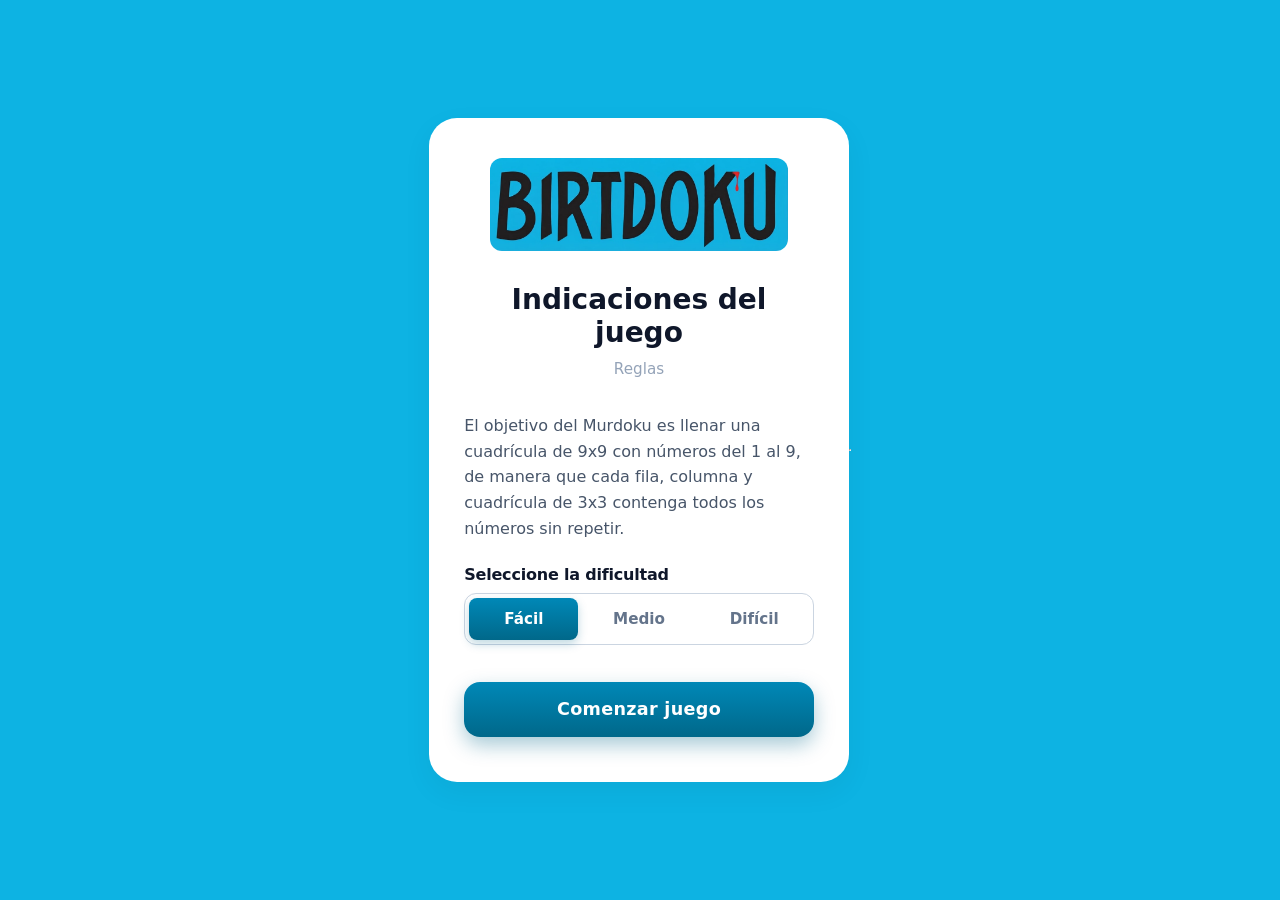
==== docs/bienvenida.html @ 4a98db7d "2.Commit. Incio sesion:OK //Bienvenida:Visualmente ok// Juego: Visual Basico sin definir el juego //" ====
<!DOCTYPE html>

<html lang="es">

    <head>


        <!-- -------------CONFIGURACION CABECERA--------------->
        <meta charset="utf-8">
        

        <!-- -------------EJECUTAR JAVASCRIPT------------------>
        <!--metiendo la etiqueta script en el head, el navegador ejecuta el script antes de cargar el body--> 
        
        <!-- Importante cargar primero el script de JQuery-->
        <script type="text/javascript" src="js/jquery_4.0.0.js"></script>
        <script type="module" src="js/scriptQuery_bienvenida.js"></script>
		


        <!-- ------------- TITULO DE LA PAGINA -------------->
        <title>Murdoku - Bienvenida</title>
		
		<!--//AÑADIDOS ESTILOS DE CSS -->
		<link rel="stylesheet" href="./css/style.css">


    </head>

    <body>
        <main class="login-card">
                <!-- Contenedor del Logo superior -->
                <div class="logo-container">
                    <img src="img/logo.jpg" alt="Logo BIRTdoku">
                </div>

                <h1>Indicaciones del juego</h1>
                <p class="subtitle">Reglas</p>
                <p>El objetivo del Murdoku es llenar una cuadrícula de 9x9 con números del 1 al 9, de manera que cada fila, columna y cuadrícula de 3x3 contenga todos los números sin repetir.</p>

            <div class="difficulty-group">
                <label class="difficulty-label">Seleccione la dificultad</label>
                <div class="difficulty-selector">
                    <button type="button" class="diff-btn active" data-url="juego-facil.html">Fácil</button>
                    <button type="button" class="diff-btn" data-url="juego-medio.html">Medio</button>
                    <button type="button" class="diff-btn" data-url="juego-dificil.html">Difícil</button>
                </div>
            </div>

            <button type="button" id="btn-comenzar" class="btn">Comenzar juego</button>

        </main>
 

    

        <hr>
    </body>

</html>
---- docs/css/style.css ----
* {
    margin: 0;
    padding: 0;
    box-sizing: border-box;
    font-family: 'Segoe UI', system-ui, -apple-system, BlinkMacSystemFont, Roboto, sans-serif;
}

body {
    background-color: #0DB3E3;
    color: #1e293b;
    display: flex;
    justify-content: center;
    align-items: center;
    min-height: 100vh;
    padding: 1.5rem;
}

p {
    line-height: 1.6;
    color: #475569;
    margin-bottom: 1.5rem;

}
/* Tarjeta principal */
.login-card {
    background: #ffffff;
    padding: 2.5rem 2.2rem 2.8rem 2.2rem;
    border-radius: 28px;
    box-shadow: 0 10px 30px rgba(0, 0, 0, 0.05);
    width: 100%;
    max-width: 420px;
    display: flex;
    flex-direction: column;
    align-items: center;
}

/* Imagen de cabecera / logo */
.logo-container {
    width: 100%;
    display: flex;
    justify-content: center;
    margin-bottom: 2rem;
}

.logo-container img {
    max-width: 85%;
    height: auto;
    border-radius: 12px;
}

/* Encabezados y textos */
.login-card h1 {
    font-size: 1.75rem;
    font-weight: 800;
    color: #0f172a;
    margin-bottom: 0.5rem;
    text-align: center;
}

.subtitle {
    font-size: 0.95rem;
    color: #94a3b8;
    margin-bottom: 2rem;
    text-align: center;
}

/* Formulario e inputs */
form {
    width: 100%;
}

.form-group {
    margin-bottom: 1.4rem;
    text-align: left;
}

label {
    display: block;
    margin-bottom: 0.55rem;
    font-weight: 700;
    font-size: 0.95rem;
    color: #1e293b;
}

input[type="text"],
input[type="password"] {
    width: 100%;
    padding: 0.85rem 1rem;
    border: 1.5px solid #cbd5e1;
    border-radius: 12px;
    font-size: 1rem;
    color: #334155;
    outline: none;
    transition: border-color 0.2s, box-shadow 0.2s;
}

input[type="text"]::placeholder,
input[type="password"]::placeholder {
    color: #94a3b8;
}

input[type="text"]:focus,
input[type="password"]:focus {
    border-color: #0088b7;
    box-shadow: 0 0 0 3px rgba(0, 136, 183, 0.15);
}

/* Botón redondeado con degradado (conservado) */
.btn {
    display: inline-block;
    width: 100%;
    padding: 1.1rem 2rem;
    margin-top: 0.8rem;
    background: linear-gradient(180deg, #0088b7 0%, #00688a 100%);
    color: #ffffff;
    border: none;
    border-radius: 16px;
    font-size: 1.1rem;
    font-weight: 700;
    cursor: pointer;
    text-decoration: none;
    text-align: center;
    letter-spacing: 0.3px;
    box-shadow: 0 8px 20px rgba(0, 104, 138, 0.35);
    transition: transform 0.15s ease, box-shadow 0.15s ease, filter 0.15s ease;
}

.btn:hover {
    filter: brightness(1.08);
    box-shadow: 0 10px 24px rgba(0, 104, 138, 0.45);
    transform: translateY(-1px);
}

.btn:active {
    transform: translateY(1px);
    box-shadow: 0 4px 12px rgba(0, 104, 138, 0.3);
}

/* Grupo selector de dificultad */
.difficulty-group {
    width: 100%;
    margin-bottom: 1.5rem;
    text-align: left;
}

/* Etiqueta idéntica a la imagen */
.difficulty-label {
    display: block;
    margin-bottom: 0.55rem;
    font-weight: 800;
    font-size: 1rem;
    color: #0f172a;
    letter-spacing: -0.2px;
}

/* Rectángulo contenedor calcado al input */
.difficulty-selector {
    display: flex;
    background-color: #ffffff;
    border: 1.5px solid #cbd5e1;
    border-radius: 12px;
    padding: 4px;
    gap: 6px;
    box-sizing: border-box;
    transition: border-color 0.2s ease, box-shadow 0.2s ease;
}

/* Efecto focus al interactuar */
.difficulty-selector:focus-within {
    border-color: #0088b7;
    box-shadow: 0 0 0 3px rgba(0, 136, 183, 0.15);
}

/* Botones individuales */
.diff-btn {
    flex: 1;
    padding: 0.75rem 0.5rem;
    border: none;
    border-radius: 8px;
    background: transparent;
    color: #64748b;
    font-size: 0.95rem;
    font-weight: 600;
    cursor: pointer;
    transition: all 0.2s ease;
}

.diff-btn:hover {
    color: #0f172a;
    background-color: #f1f5f9;
}

/* Botón seleccionado */
.diff-btn.active {
    background: linear-gradient(180deg, #0088b7 0%, #00688a 100%);
    color: #ffffff;
    box-shadow: 0 4px 10px rgba(0, 104, 138, 0.25);
}
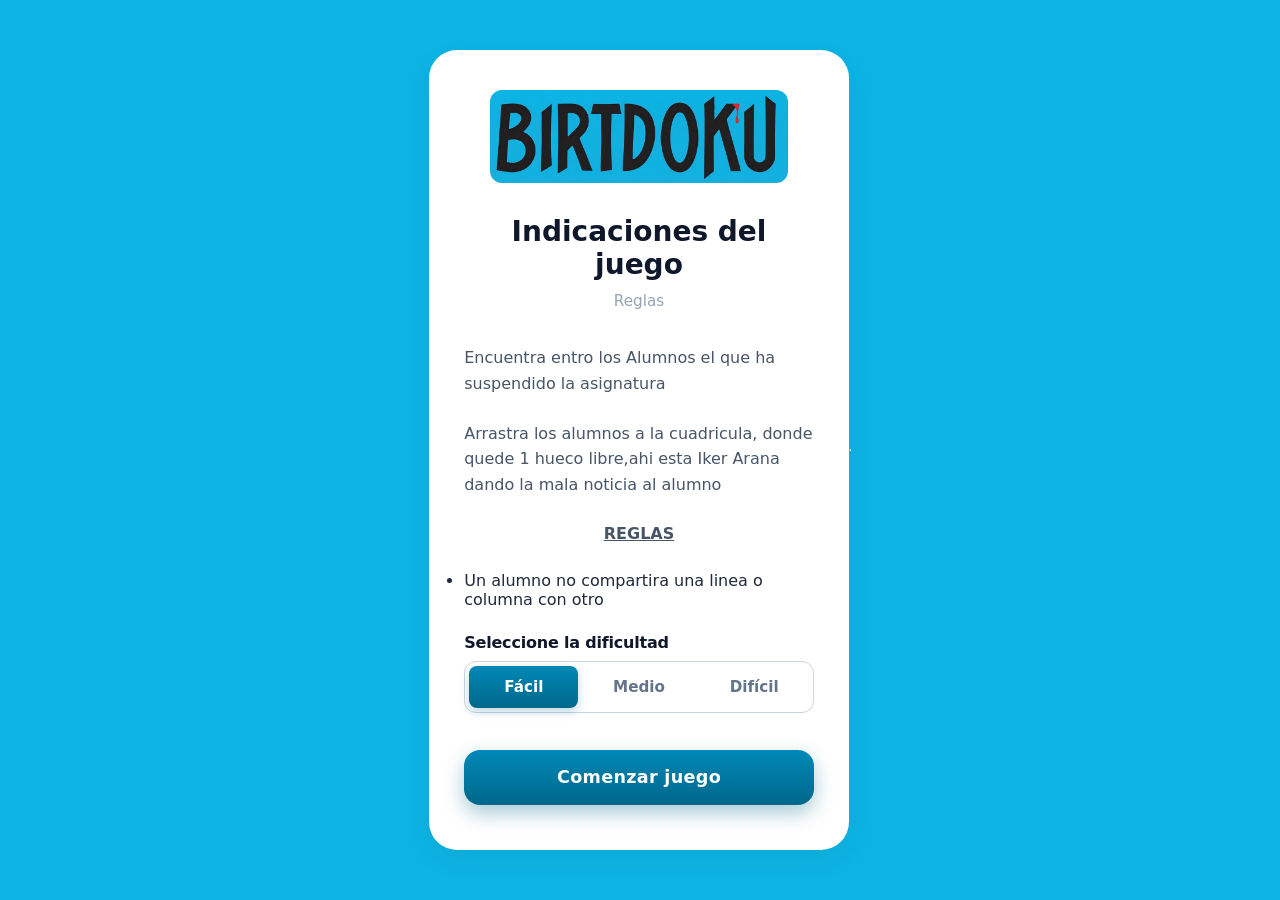
==== commit d3ef1fdc: "3Commit. Incio sesion:OK //Bienvenida:Visualmente ok// Juego: Visual Basico sin definir el juego.sol" ====
--- a/docs/bienvenida.html
+++ b/docs/bienvenida.html
@@ -10,9 +10,7 @@
         
 
         <!-- -------------EJECUTAR JAVASCRIPT------------------>
-        <!--metiendo la etiqueta script en el head, el navegador ejecuta el script antes de cargar el body--> 
-        
-        <!-- Importante cargar primero el script de JQuery-->
+       
         <script type="text/javascript" src="js/jquery_4.0.0.js"></script>
         <script type="module" src="js/scriptQuery_bienvenida.js"></script>
 		
@@ -20,8 +18,8 @@
 
         <!-- ------------- TITULO DE LA PAGINA -------------->
         <title>Murdoku - Bienvenida</title>
-		
-		<!--//AÑADIDOS ESTILOS DE CSS -->
+        
+        <!-- --------------ESTILOS------------------------ -->
 		<link rel="stylesheet" href="./css/style.css">
 
 
@@ -36,7 +34,14 @@
 
                 <h1>Indicaciones del juego</h1>
                 <p class="subtitle">Reglas</p>
-                <p>El objetivo del Murdoku es llenar una cuadrícula de 9x9 con números del 1 al 9, de manera que cada fila, columna y cuadrícula de 3x3 contenga todos los números sin repetir.</p>
+                <p>Encuentra entro los Alumnos el que ha suspendido la asignatura</p>
+                <p>Arrastra los alumnos a la cuadricula, donde quede 1 hueco libre,ahi esta Iker Arana dando la mala noticia al alumno</p>
+                
+                <p><strong><u>REGLAS</u></strong>
+                <ul>
+                    <li>Un alumno no compartira una linea o columna con otro</li>
+                </ul>
+                </p>
 
             <div class="difficulty-group">
                 <label class="difficulty-label">Seleccione la dificultad</label>
--- a/docs/css/style.css
+++ b/docs/css/style.css
@@ -195,4 +195,49 @@
     background: linear-gradient(180deg, #0088b7 0%, #00688a 100%);
     color: #ffffff;
     box-shadow: 0 4px 10px rgba(0, 104, 138, 0.25);
+}
+/*Temporalizador*/
+#counter {
+  display: inline-block;          /* Permite darle ancho y alto */
+  width: 120px;                   /* Ajusta el ancho a tu gusto */
+  padding: 15px 0;                /* Espaciado superior e inferior */
+  text-align: center;             /* Centra el número horizontalmente */
+  font-size: 3rem;                /* Tamaño grande para los números */
+  font-weight: bold;              /* Negrita */
+  color: #111;                    /* Color oscuro para el texto */
+  border: 3px solid #000;         /* Borde negro sólido y ancho */
+  background-color: #fff;         /* Fondo blanco */
+  border-radius: 8px;             /* Opcional: esquinas ligeramente redondeadas */
+  font-family: sans-serif;
+}
+
+/*pagina de resultados */
+.contenedor-resultados {
+    background: #fff;
+    border: 3px solid #000;
+    border-radius: 12px;
+    padding: 30px;
+    width: 320px;
+    text-align: center;
+    box-shadow: 4px 4px 0px #000;
+}
+
+h1 {
+    margin-top: 0;
+    font-size: 1.8rem;
+    color: #111;
+}
+
+.dato-item {
+    font-size: 1.1rem;
+    margin: 12px 0;
+    display: flex;
+    justify-content: space-between;
+    border-bottom: 1px dashed #ccc;
+    padding-bottom: 6px;
+}
+
+.dato-item span.valor {
+    font-weight: bold;
+    color: #333;
 }
